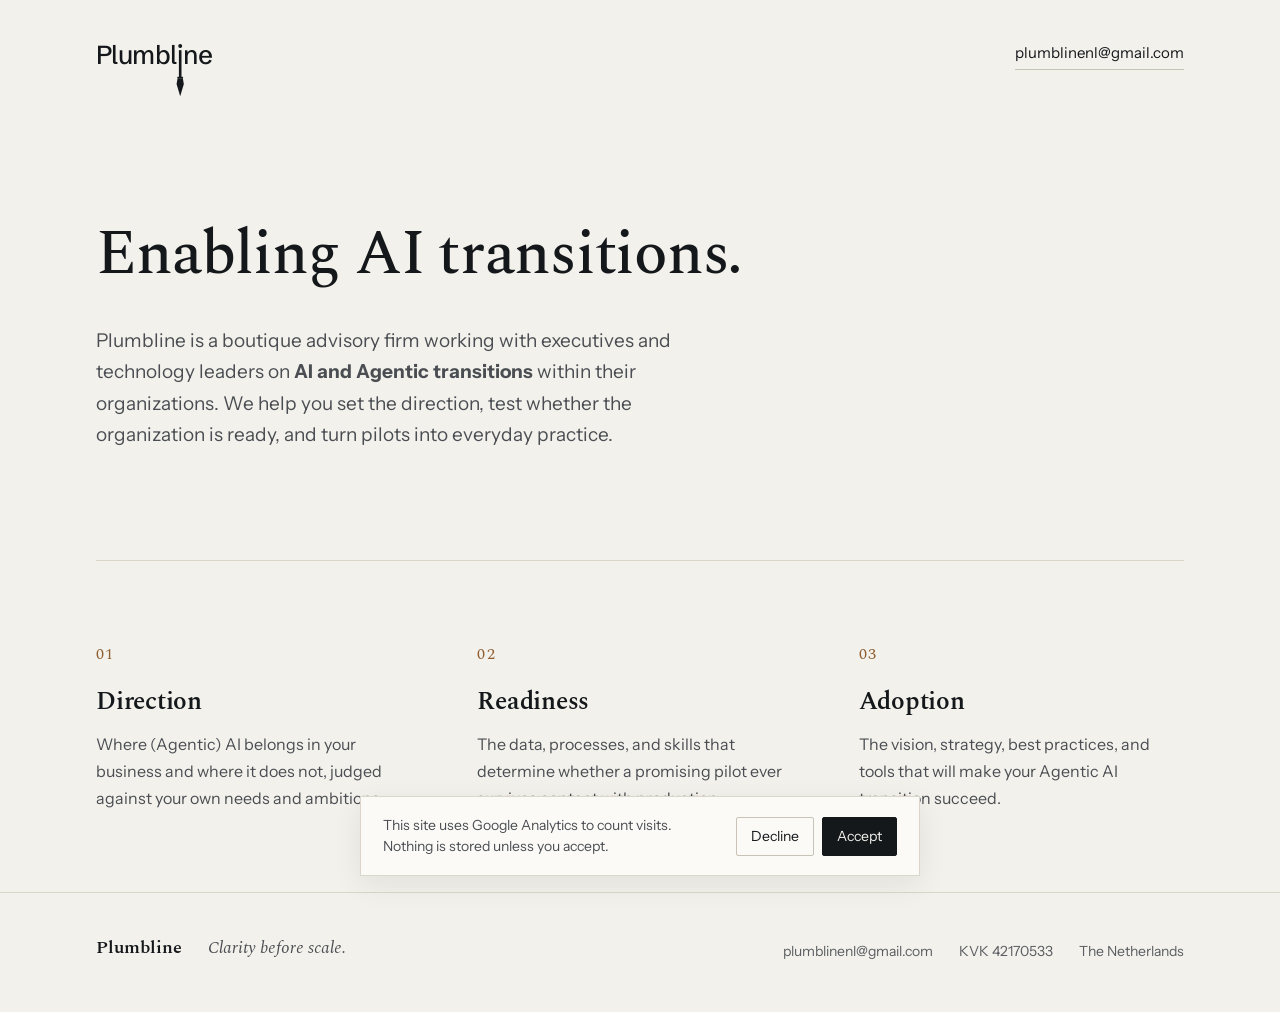
==== index.html @ a0dfa33d "Consent Mode with a cookie notice; Open Graph, structured data, sitemap and robots Co-Authored-By: C" ====
<!doctype html>
<html lang="en">
<head>
  <meta charset="utf-8">
  <meta name="viewport" content="width=device-width, initial-scale=1">
  <title>Plumbline</title>
  <meta name="description" content="Plumbline is a boutique advisory firm working with executives and technology leaders on AI and Agentic transitions within their organizations.">
  <link rel="canonical" href="https://plumbline.nl/">
  <link rel="icon" href="favicon.svg" type="image/svg+xml">

  <meta property="og:type" content="website">
  <meta property="og:site_name" content="Plumbline">
  <meta property="og:title" content="Plumbline — Enabling AI transitions">
  <meta property="og:description" content="A boutique advisory firm working with executives and technology leaders on AI and Agentic transitions within their organizations.">
  <meta property="og:url" content="https://plumbline.nl/">
  <meta property="og:image" content="https://plumbline.nl/og-image.png">
  <meta property="og:image:width" content="1200">
  <meta property="og:image:height" content="630">
  <meta property="og:locale" content="en_GB">
  <meta name="twitter:card" content="summary_large_image">
  <meta name="twitter:title" content="Plumbline — Enabling AI transitions">
  <meta name="twitter:description" content="A boutique advisory firm working with executives and technology leaders on AI and Agentic transitions within their organizations.">
  <meta name="twitter:image" content="https://plumbline.nl/og-image.png">

  <script type="application/ld+json">
  {
    "@context": "https://schema.org",
    "@type": "ProfessionalService",
    "name": "Plumbline",
    "url": "https://plumbline.nl/",
    "logo": "https://plumbline.nl/og-image.png",
    "email": "plumblinenl@gmail.com",
    "description": "A boutique advisory firm working with executives and technology leaders on AI and Agentic transitions within their organizations.",
    "slogan": "Clarity before scale.",
    "areaServed": "NL",
    "address": { "@type": "PostalAddress", "addressCountry": "NL" },
    "identifier": { "@type": "PropertyValue", "propertyID": "KVK", "value": "42170533" },
    "knowsAbout": ["AI adoption", "Agentic AI", "AI transition", "AI strategy", "Organizational readiness"]
  }
  </script>
  <link rel="preconnect" href="https://fonts.googleapis.com">
  <link rel="preconnect" href="https://fonts.gstatic.com" crossorigin>
  <link rel="stylesheet" href="https://fonts.googleapis.com/css2?family=Spectral:ital,wght@0,400;0,500;0,600;1,400&family=Instrument+Sans:wght@400;500&family=Schibsted+Grotesk:wght@500&display=swap">
  <link rel="stylesheet" href="style.css">
  <!-- Google tag (gtag.js) with Consent Mode v2: nothing is stored until the visitor accepts -->
  <script>
    window.dataLayer = window.dataLayer || [];
    function gtag(){dataLayer.push(arguments);}
    gtag('consent', 'default', {
      analytics_storage: 'denied',
      ad_storage: 'denied',
      ad_user_data: 'denied',
      ad_personalization: 'denied',
      wait_for_update: 500
    });
    try {
      if (localStorage.getItem('plumbline-consent') === 'granted') {
        gtag('consent', 'update', { analytics_storage: 'granted' });
      }
    } catch (e) {}
    gtag('js', new Date());
    gtag('config', 'G-5ZQ4G72X6H');
  </script>
  <script async src="https://www.googletagmanager.com/gtag/js?id=G-5ZQ4G72X6H"></script>
</head>
<body>

  <header class="site-header">
    <a class="wordmark" href="/" aria-label="Plumbline">
      <span>Plumbl</span><span class="drop">i<svg class="plumb" viewBox="0 0 40 205" aria-hidden="true" focusable="false"><circle cx="20" cy="11.65" r="7.6"/><rect x="15" y="27.5" width="10" height="104.5"/><rect x="9" y="130" width="22" height="6"/><path d="M10 136 H30 L34 158 L20 205 L6 158 Z"/></svg></span><span>ne</span>
    </a>
    <a class="contact" href="mailto:plumblinenl@gmail.com">plumblinenl@gmail.com</a>
  </header>

  <main>
    <section class="hero">
      <h1>Enabling AI transitions.</h1>
      <p>Plumbline is a boutique advisory firm working with executives and technology leaders on <strong>AI and Agentic transitions</strong> within their organizations. We help you set the direction, test whether the organization is ready, and turn pilots into everyday practice.</p>
    </section>

    <hr>

    <section class="services">
      <div>
        <div class="num">01</div>
        <h2>Direction</h2>
        <p>Where (Agentic) AI belongs in your business and where it does not, judged against your own needs and ambitions.</p>
      </div>
      <div>
        <div class="num">02</div>
        <h2>Readiness</h2>
        <p>The data, processes, and skills that determine whether a promising pilot ever survives contact with production.</p>
      </div>
      <div>
        <div class="num">03</div>
        <h2>Adoption</h2>
        <p>The vision, strategy, best practices, and tools that will make your Agentic AI transition succeed.</p>
      </div>
    </section>

  </main>

  <footer class="site-footer">
    <div class="brand">
      <span class="name">Plumbline</span>
      <span class="motto">Clarity before scale.</span>
    </div>
    <div class="meta">
      <a href="mailto:plumblinenl@gmail.com">plumblinenl@gmail.com</a>
      <span>KVK 42170533</span>
      <span>The Netherlands</span>
    </div>
  </footer>

  <div class="consent" id="consent" hidden role="region" aria-label="Cookie notice">
    <p>This site uses Google Analytics to count visits. Nothing is stored unless you accept.</p>
    <div class="consent-actions">
      <button type="button" id="consent-decline">Decline</button>
      <button type="button" id="consent-accept" class="primary">Accept</button>
    </div>
  </div>
  <script>
    (function () {
      var box = document.getElementById('consent');
      var stored = null;
      try { stored = localStorage.getItem('plumbline-consent'); } catch (e) {}
      if (stored) return;
      box.hidden = false;
      function choose(value) {
        try { localStorage.setItem('plumbline-consent', value); } catch (e) {}
        if (value === 'granted') gtag('consent', 'update', { analytics_storage: 'granted' });
        box.hidden = true;
      }
      document.getElementById('consent-accept').addEventListener('click', function () { choose('granted'); });
      document.getElementById('consent-decline').addEventListener('click', function () { choose('denied'); });
    })();
  </script>

</body>
</html>
---- style.css ----
/* Plumbline — one-page site
   Ported from the design canvas "Plumbline — identity and site":
   layout and copy from the Site boards, logotype direction D (bob shape 1). */

:root {
  --paper: #F3F1EC;
  --paper-2: #FBFAF7;
  --ink: #15181B;
  --ink-2: #4A4E52;
  --ink-3: #5A5E62;
  --rule: #DCD6CA;
  --rule-2: #C9C3B7;
  --brass: #8F5F31;

  --serif: Spectral, Georgia, "Times New Roman", serif;
  --sans: "Instrument Sans", system-ui, -apple-system, "Segoe UI", sans-serif;
  --grotesk: "Schibsted Grotesk", system-ui, -apple-system, sans-serif;

  --gutter: 96px;
}

* { box-sizing: border-box; }

html { -webkit-text-size-adjust: 100%; }

body {
  margin: 0;
  min-height: 100vh;
  display: flex;
  flex-direction: column;
  background: var(--paper);
  color: var(--ink);
  font-family: var(--sans);
  font-size: 16px;
  line-height: 1.7;
  -webkit-font-smoothing: antialiased;
}

a { color: var(--ink); }
a:hover { color: var(--brass); }

h1, h2, p { margin: 0; }

hr {
  border: 0;
  height: 1px;
  background: var(--rule);
  margin: 0 var(--gutter);
}

/* Header */

.site-header {
  display: flex;
  align-items: center;
  justify-content: space-between;
  padding: 40px var(--gutter) 0;
}

.wordmark {
  display: inline-flex;
  align-items: baseline;
  font-family: var(--grotesk);
  font-weight: 500;
  font-size: 26px;
  line-height: 1;
  letter-spacing: -0.02em;
  text-decoration: none;
  color: var(--ink);
  /* room for the drop below the baseline */
  padding-bottom: 1.1em;
  margin-bottom: -1.1em;
}
.wordmark:hover { color: var(--ink); }

/* The i of "line" is drawn, not typeset: the real glyph stays in the text
   for spacing, selection and copy, but is transparent, and one SVG draws
   dot, stem, plumb line and bob in a single coordinate system so nothing
   depends on how a browser rasterises type.
   Geometry measured from Schibsted Grotesk 500; viewBox units are 0.01 em:
   dot ø0.15 centred 0.68 above baseline, stem 0.10 wide × 0.525 tall,
   line continues 0.52 below the baseline, bob 0.34 wide × 0.75 tall. */
.wordmark .drop {
  position: relative;
  color: transparent;
}
.wordmark .plumb {
  position: absolute;
  left: -0.073em;             /* stem centre sits 0.127 em into the glyph box; SVG is 0.4 em wide */
  top: 0.0575em;              /* baseline is 0.8575 em below the box top; SVG top is 0.80 em above baseline */
  width: 0.4em;
  height: 2.05em;
  display: block;
  fill: var(--ink);
}

.contact {
  font-size: 15px;
  text-decoration: none;
  border-bottom: 1px solid var(--rule-2);
  padding-bottom: 3px;
}

/* Hero */

.hero { padding: 150px var(--gutter) 110px; }

.hero h1 {
  max-width: 880px;
  font-family: var(--serif);
  font-weight: 500;
  font-size: 62px;
  line-height: 1.12;
  letter-spacing: -0.02em;
}

.hero p {
  margin-top: 36px;
  max-width: 620px;
  font-size: 19px;
  line-height: 1.65;
  color: var(--ink-2);
}

/* Services */

.services {
  padding: 80px var(--gutter);
  display: grid;
  grid-template-columns: repeat(3, minmax(0, 1fr));
  gap: 56px;
}

.num {
  font-family: var(--serif);
  font-size: 16px;
  letter-spacing: 0.08em;
  color: var(--brass);
}

.services h2 {
  margin: 18px 0 14px;
  font-family: var(--serif);
  font-weight: 600;
  font-size: 25px;
  letter-spacing: -0.01em;
  line-height: 1.2;
}

.services p {
  font-size: 16px;
  line-height: 1.7;
  color: var(--ink-2);
}

/* Footer */

.site-footer {
  margin-top: auto;
  display: flex;
  align-items: flex-end;
  justify-content: space-between;
  gap: 24px;
  padding: 40px var(--gutter) 48px;
  border-top: 1px solid var(--rule);
}

.site-footer .brand {
  display: flex;
  align-items: baseline;
  gap: 26px;
}

.site-footer .name {
  font-family: var(--serif);
  font-weight: 600;
  font-size: 18px;
}

.site-footer .motto {
  font-family: var(--serif);
  font-style: italic;
  font-size: 17px;
  color: var(--ink-2);
}

.site-footer .meta {
  display: flex;
  align-items: baseline;
  gap: 26px;
  font-size: 14px;
  color: var(--ink-3);
}

.site-footer .meta a {
  text-decoration: none;
  color: var(--ink-3);
}
.site-footer .meta a:hover { color: var(--brass); }

/* Tablet */

@media (max-width: 900px) {
  :root { --gutter: 48px; }

  .hero { padding: 110px var(--gutter) 80px; }
  .hero h1 { font-size: 46px; }

  .services {
    grid-template-columns: 1fr;
    gap: 40px;
    padding: 56px var(--gutter);
  }

}

/* Phone — follows the mobile board */

@media (max-width: 560px) {
  :root { --gutter: 28px; }

  .site-header { padding-top: 28px; }
  .wordmark { font-size: 22px; }
  .contact { display: none; }

  .hero { padding: 64px var(--gutter) 48px; }
  .hero h1 { font-size: 34px; line-height: 1.18; letter-spacing: -0.015em; }
  .hero p { margin-top: 22px; font-size: 16px; }

  .services { padding: 36px var(--gutter); gap: 30px; }
  .num { font-size: 15px; }
  .services h2 { margin: 10px 0 8px; font-size: 21px; }
  .services p { font-size: 15px; line-height: 1.65; }


  .site-footer {
    flex-direction: column;
    align-items: stretch;
    gap: 14px;
    padding: 24px var(--gutter) 32px;
  }
  .site-footer .brand { order: 2; justify-content: space-between; }
  .site-footer .name { display: none; }
  .site-footer .motto { font-size: 15px; }
  .site-footer .meta { order: 1; flex-wrap: wrap; gap: 12px 18px; font-size: 13px; }
  .site-footer .meta a {
    width: 100%;
    font-size: 16px;
    color: var(--ink);
    border-bottom: 1px solid var(--rule-2);
    padding-bottom: 4px;
    align-self: flex-start;
    width: auto;
  }
}

/* Consent notice */

.consent {
  position: fixed;
  left: 24px;
  right: 24px;
  bottom: 24px;
  margin: 0 auto;
  max-width: 560px;
  padding: 18px 22px;
  background: var(--paper-2);
  border: 1px solid var(--rule);
  box-shadow: 0 8px 30px rgba(21, 24, 27, 0.08);
  display: flex;
  align-items: center;
  gap: 20px;
  font-size: 14px;
  line-height: 1.5;
  color: var(--ink-2);
  z-index: 10;
}
.consent[hidden] { display: none; }
.consent p { margin: 0; flex: 1; }
.consent-actions { display: flex; gap: 8px; flex: none; }
.consent button {
  font: inherit;
  font-size: 14px;
  padding: 8px 14px;
  border: 1px solid var(--rule-2);
  border-radius: 2px;
  background: transparent;
  color: var(--ink);
  cursor: pointer;
}
.consent button.primary {
  background: var(--ink);
  border-color: var(--ink);
  color: var(--paper);
}
.consent button:hover { border-color: var(--brass); }
.consent button.primary:hover { background: var(--brass); border-color: var(--brass); }

@media (max-width: 560px) {
  .consent { left: 12px; right: 12px; bottom: 12px; flex-direction: column; align-items: stretch; gap: 14px; }
  .consent-actions { justify-content: flex-end; }
}
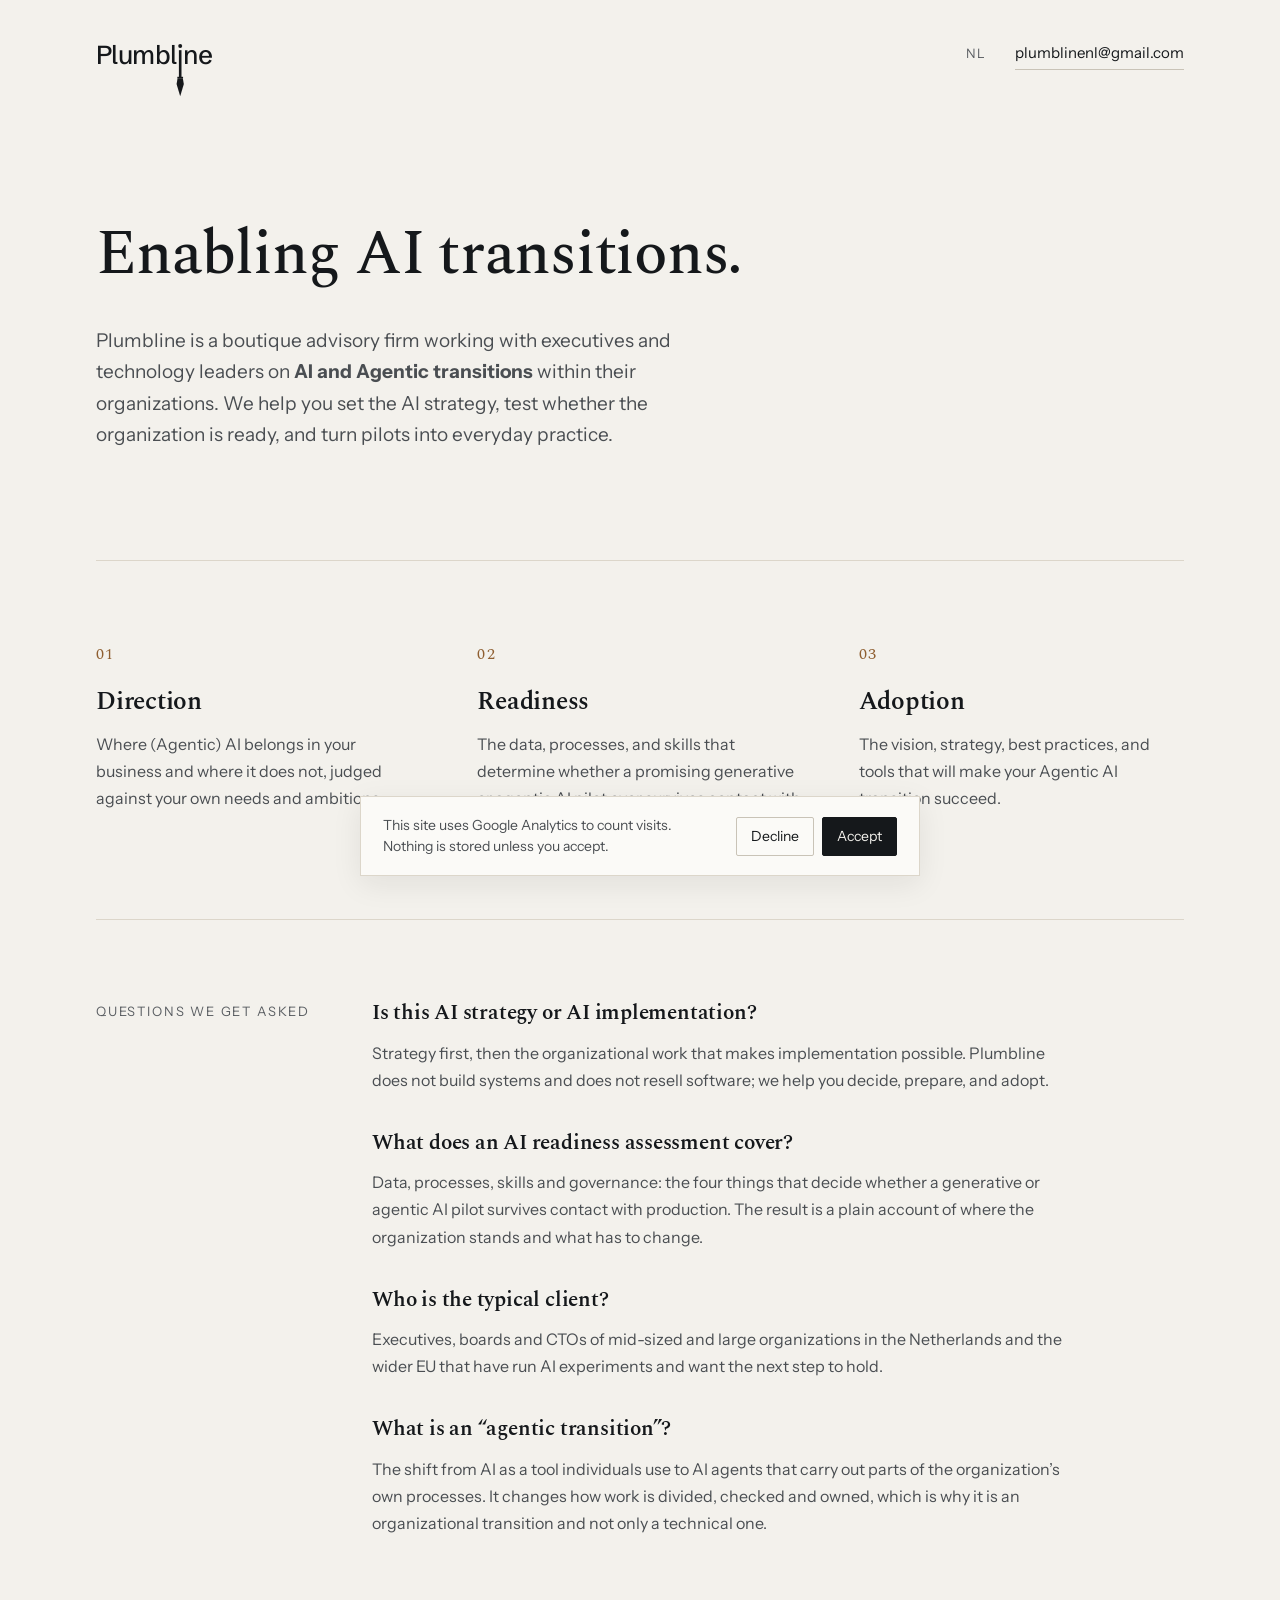
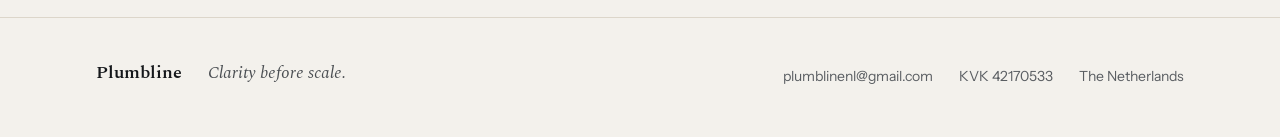
==== commit ef1c8d39: "Add a questions section with FAQPage markup, in English and Dutch; work search terms into the intro " ====
--- a/index.html
+++ b/index.html
@@ -3,10 +3,13 @@
 <head>
   <meta charset="utf-8">
   <meta name="viewport" content="width=device-width, initial-scale=1">
-  <title>Plumbline</title>
+  <title>Plumbline · AI and Agentic transition advisory</title>
   <meta name="description" content="Plumbline is a boutique advisory firm working with executives and technology leaders on AI and Agentic transitions within their organizations.">
   <link rel="canonical" href="https://plumbline.nl/">
-  <link rel="icon" href="favicon.svg" type="image/svg+xml">
+  <link rel="alternate" hreflang="en" href="https://plumbline.nl/">
+  <link rel="alternate" hreflang="nl" href="https://plumbline.nl/nl/">
+  <link rel="alternate" hreflang="x-default" href="https://plumbline.nl/">
+  <link rel="icon" href="/favicon.svg" type="image/svg+xml">
 
   <meta property="og:type" content="website">
   <meta property="og:site_name" content="Plumbline">
@@ -35,13 +38,30 @@
     "areaServed": "NL",
     "address": { "@type": "PostalAddress", "addressCountry": "NL" },
     "identifier": { "@type": "PropertyValue", "propertyID": "KVK", "value": "42170533" },
-    "knowsAbout": ["AI adoption", "Agentic AI", "AI transition", "AI strategy", "Organizational readiness"]
+    "knowsAbout": ["AI adoption", "Agentic AI", "AI transition", "AI strategy", "Organizational readiness"],
+    "inLanguage": ["en", "nl"]
+  }
+  </script>
+  <script type="application/ld+json">
+  {
+    "@context": "https://schema.org",
+    "@type": "FAQPage",
+    "mainEntity": [
+      { "@type": "Question", "name": "Is this AI strategy or AI implementation?",
+        "acceptedAnswer": { "@type": "Answer", "text": "Strategy first, then the organizational work that makes implementation possible. Plumbline does not build systems and does not resell software; we help you decide, prepare, and adopt." } },
+      { "@type": "Question", "name": "What does an AI readiness assessment cover?",
+        "acceptedAnswer": { "@type": "Answer", "text": "Data, processes, skills and governance: the four things that decide whether a generative or agentic AI pilot survives contact with production. The result is a plain account of where the organization stands and what has to change." } },
+      { "@type": "Question", "name": "Who is the typical client?",
+        "acceptedAnswer": { "@type": "Answer", "text": "Executives, boards and CTOs of mid-sized and large organizations in the Netherlands and the wider EU that have run AI experiments and want the next step to hold." } },
+      { "@type": "Question", "name": "What is an agentic transition?",
+        "acceptedAnswer": { "@type": "Answer", "text": "The shift from AI as a tool individuals use to AI agents that carry out parts of the organization's own processes. It changes how work is divided, checked and owned, which is why it is an organizational transition and not only a technical one." } }
+    ]
   }
   </script>
   <link rel="preconnect" href="https://fonts.googleapis.com">
   <link rel="preconnect" href="https://fonts.gstatic.com" crossorigin>
   <link rel="stylesheet" href="https://fonts.googleapis.com/css2?family=Spectral:ital,wght@0,400;0,500;0,600;1,400&family=Instrument+Sans:wght@400;500&family=Schibsted+Grotesk:wght@500&display=swap">
-  <link rel="stylesheet" href="style.css">
+  <link rel="stylesheet" href="/style.css">
   <!-- Google tag (gtag.js) with Consent Mode v2: nothing is stored until the visitor accepts -->
   <script>
     window.dataLayer = window.dataLayer || [];
@@ -69,13 +89,16 @@
     <a class="wordmark" href="/" aria-label="Plumbline">
       <span>Plumbl</span><span class="drop">i<svg class="plumb" viewBox="0 0 40 205" aria-hidden="true" focusable="false"><circle cx="20" cy="11.65" r="7.6"/><rect x="15" y="27.5" width="10" height="104.5"/><rect x="9" y="130" width="22" height="6"/><path d="M10 136 H30 L34 158 L20 205 L6 158 Z"/></svg></span><span>ne</span>
     </a>
-    <a class="contact" href="mailto:plumblinenl@gmail.com">plumblinenl@gmail.com</a>
+    <nav class="header-right">
+      <a class="lang" href="/nl/" lang="nl" hreflang="nl" aria-label="Nederlandse versie">NL</a>
+      <a class="contact" href="mailto:plumblinenl@gmail.com">plumblinenl@gmail.com</a>
+    </nav>
   </header>
 
   <main>
     <section class="hero">
       <h1>Enabling AI transitions.</h1>
-      <p>Plumbline is a boutique advisory firm working with executives and technology leaders on <strong>AI and Agentic transitions</strong> within their organizations. We help you set the direction, test whether the organization is ready, and turn pilots into everyday practice.</p>
+      <p>Plumbline is a boutique advisory firm working with executives and technology leaders on <strong>AI and Agentic transitions</strong> within their organizations. We help you set the AI strategy, test whether the organization is ready, and turn pilots into everyday practice.</p>
     </section>
 
     <hr>
@@ -89,13 +112,29 @@
       <div>
         <div class="num">02</div>
         <h2>Readiness</h2>
-        <p>The data, processes, and skills that determine whether a promising pilot ever survives contact with production.</p>
+        <p>The data, processes, and skills that determine whether a promising generative or agentic AI pilot ever survives contact with production.</p>
       </div>
       <div>
         <div class="num">03</div>
         <h2>Adoption</h2>
         <p>The vision, strategy, best practices, and tools that will make your Agentic AI transition succeed.</p>
       </div>
+    </section>
+
+    <hr>
+
+    <section class="faq">
+      <div class="label">Questions we get asked</div>
+      <dl>
+        <dt>Is this AI strategy or AI implementation?</dt>
+        <dd>Strategy first, then the organizational work that makes implementation possible. Plumbline does not build systems and does not resell software; we help you decide, prepare, and adopt.</dd>
+        <dt>What does an AI readiness assessment cover?</dt>
+        <dd>Data, processes, skills and governance: the four things that decide whether a generative or agentic AI pilot survives contact with production. The result is a plain account of where the organization stands and what has to change.</dd>
+        <dt>Who is the typical client?</dt>
+        <dd>Executives, boards and CTOs of mid-sized and large organizations in the Netherlands and the wider EU that have run AI experiments and want the next step to hold.</dd>
+        <dt>What is an &ldquo;agentic transition&rdquo;?</dt>
+        <dd>The shift from AI as a tool individuals use to AI agents that carry out parts of the organization&rsquo;s own processes. It changes how work is divided, checked and owned, which is why it is an organizational transition and not only a technical one.</dd>
+      </dl>
     </section>
 
   </main>
--- a/style.css
+++ b/style.css
@@ -300,3 +300,56 @@
   .consent { left: 12px; right: 12px; bottom: 12px; flex-direction: column; align-items: stretch; gap: 14px; }
   .consent-actions { justify-content: flex-end; }
 }
+
+/* Header right: language switch + contact */
+
+.header-right { display: flex; align-items: baseline; gap: 28px; }
+.lang {
+  font-size: 13px;
+  letter-spacing: 0.12em;
+  text-decoration: none;
+  color: var(--ink-3);
+}
+.lang:hover { color: var(--brass); }
+
+/* Questions */
+
+.faq {
+  padding: 80px var(--gutter);
+  display: grid;
+  grid-template-columns: 220px minmax(0, 1fr);
+  gap: 56px;
+}
+.faq dl { margin: 0; max-width: 700px; }
+.faq dt {
+  font-family: var(--serif);
+  font-weight: 600;
+  font-size: 21px;
+  letter-spacing: -0.01em;
+  line-height: 1.3;
+}
+.faq dd {
+  margin: 12px 0 0;
+  font-size: 16px;
+  line-height: 1.7;
+  color: var(--ink-2);
+}
+.faq dd + dt { margin-top: 36px; }
+
+@media (max-width: 900px) {
+  .faq { grid-template-columns: 1fr; gap: 20px; padding: 56px var(--gutter); }
+}
+@media (max-width: 560px) {
+  .faq { padding: 36px var(--gutter) 40px; gap: 18px; }
+  .faq dt { font-size: 18px; }
+  .faq dd { font-size: 15px; line-height: 1.65; }
+  .faq dd + dt { margin-top: 28px; }
+}
+
+.label {
+  font-size: 13px;
+  letter-spacing: 0.14em;
+  text-transform: uppercase;
+  color: var(--ink-3);
+}
+@media (max-width: 560px) { .label { font-size: 12px; } }
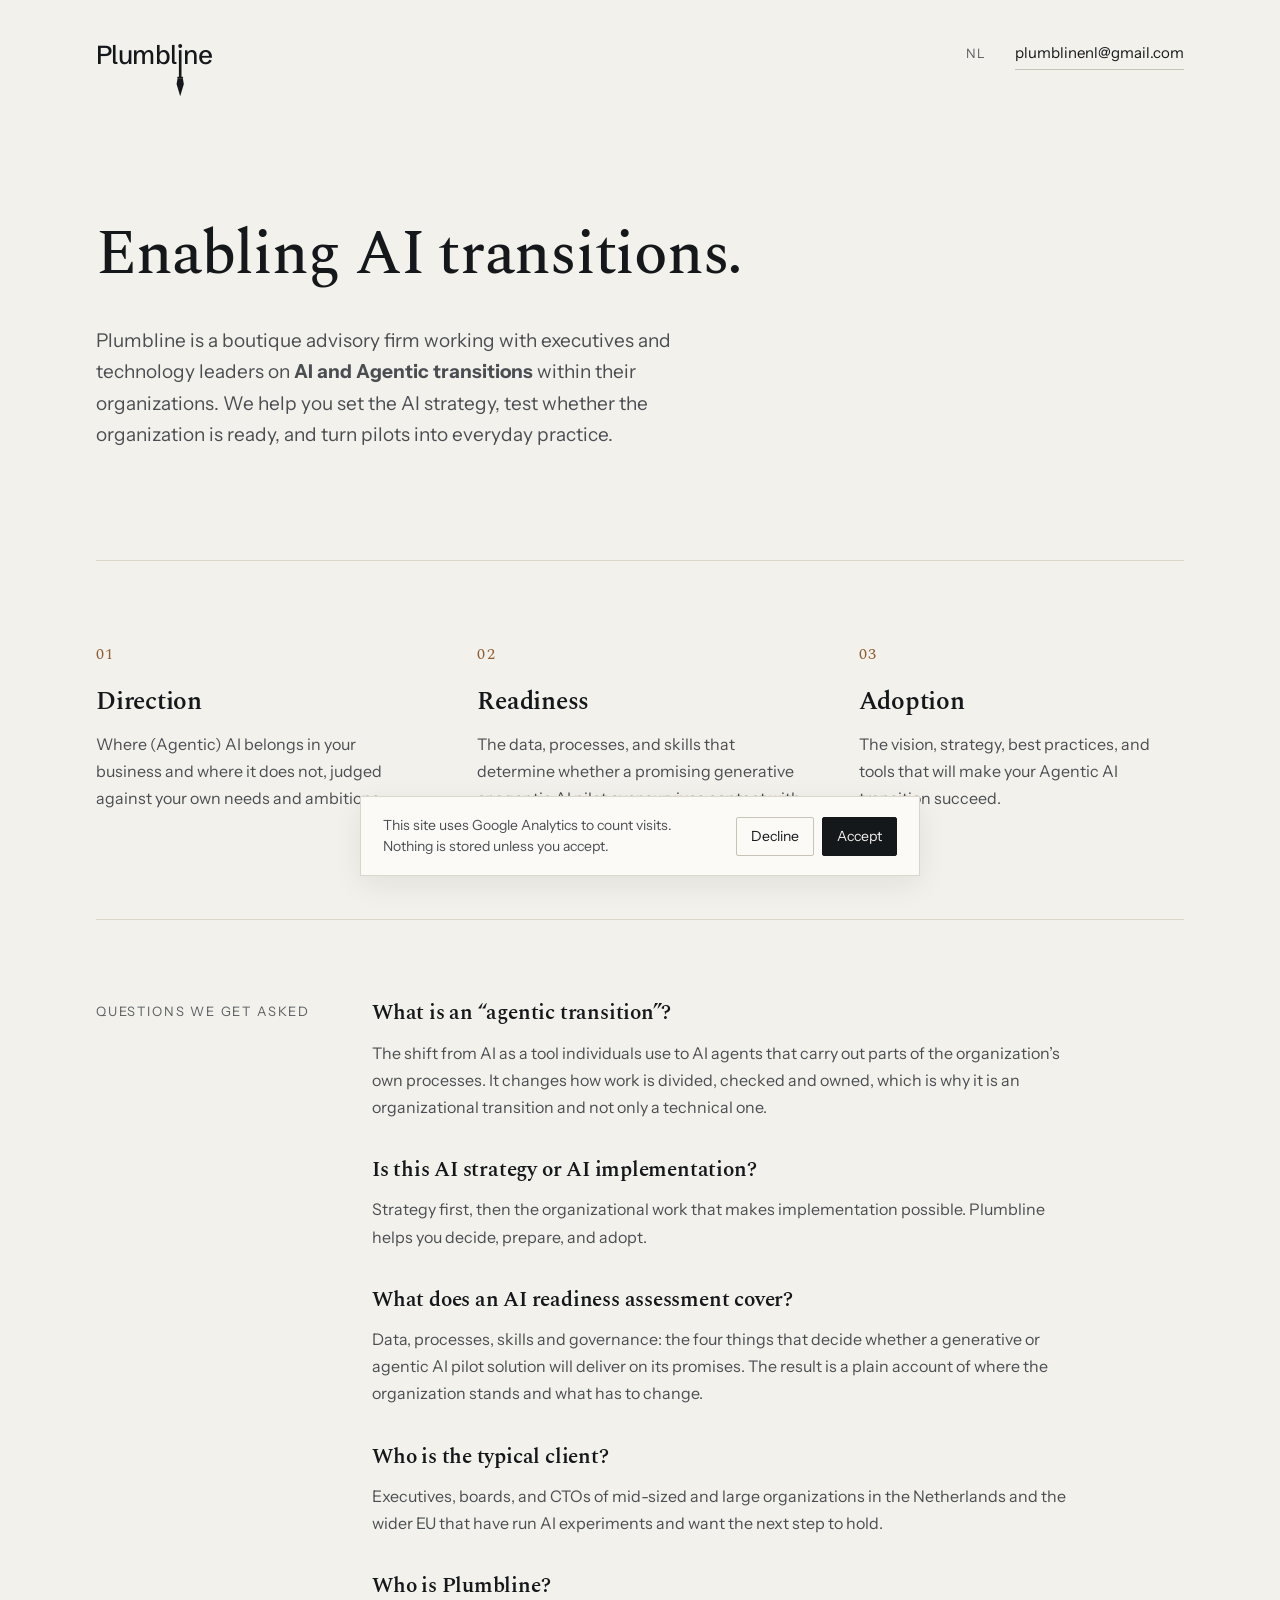
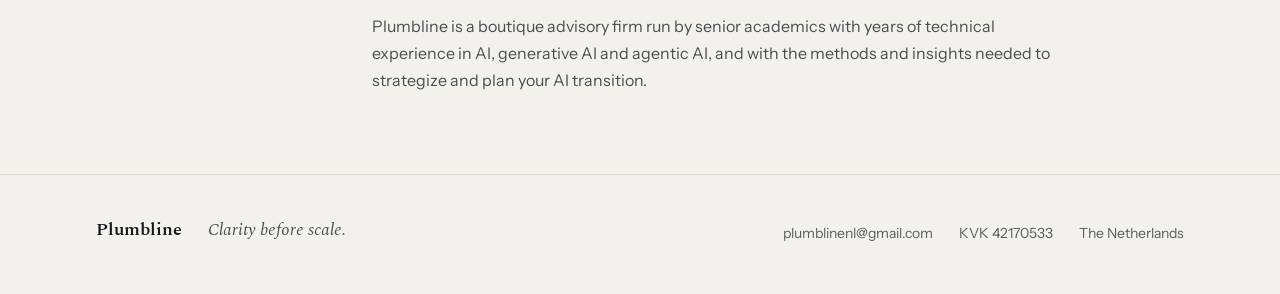
==== commit de6d0469: "Revise the questions section and add 'Who is Plumbline?' Co-Authored-By: Claude Fable 5.1 <noreply@a" ====
--- a/index.html
+++ b/index.html
@@ -47,14 +47,46 @@
     "@context": "https://schema.org",
     "@type": "FAQPage",
     "mainEntity": [
-      { "@type": "Question", "name": "Is this AI strategy or AI implementation?",
-        "acceptedAnswer": { "@type": "Answer", "text": "Strategy first, then the organizational work that makes implementation possible. Plumbline does not build systems and does not resell software; we help you decide, prepare, and adopt." } },
-      { "@type": "Question", "name": "What does an AI readiness assessment cover?",
-        "acceptedAnswer": { "@type": "Answer", "text": "Data, processes, skills and governance: the four things that decide whether a generative or agentic AI pilot survives contact with production. The result is a plain account of where the organization stands and what has to change." } },
-      { "@type": "Question", "name": "Who is the typical client?",
-        "acceptedAnswer": { "@type": "Answer", "text": "Executives, boards and CTOs of mid-sized and large organizations in the Netherlands and the wider EU that have run AI experiments and want the next step to hold." } },
-      { "@type": "Question", "name": "What is an agentic transition?",
-        "acceptedAnswer": { "@type": "Answer", "text": "The shift from AI as a tool individuals use to AI agents that carry out parts of the organization's own processes. It changes how work is divided, checked and owned, which is why it is an organizational transition and not only a technical one." } }
+      {
+        "@type": "Question",
+        "name": "What is an “agentic transition”?",
+        "acceptedAnswer": {
+          "@type": "Answer",
+          "text": "The shift from AI as a tool individuals use to AI agents that carry out parts of the organization’s own processes. It changes how work is divided, checked and owned, which is why it is an organizational transition and not only a technical one."
+        }
+      },
+      {
+        "@type": "Question",
+        "name": "Is this AI strategy or AI implementation?",
+        "acceptedAnswer": {
+          "@type": "Answer",
+          "text": "Strategy first, then the organizational work that makes implementation possible. Plumbline helps you decide, prepare, and adopt."
+        }
+      },
+      {
+        "@type": "Question",
+        "name": "What does an AI readiness assessment cover?",
+        "acceptedAnswer": {
+          "@type": "Answer",
+          "text": "Data, processes, skills and governance: the four things that decide whether a generative or agentic AI pilot solution will deliver on its promises. The result is a plain account of where the organization stands and what has to change."
+        }
+      },
+      {
+        "@type": "Question",
+        "name": "Who is the typical client?",
+        "acceptedAnswer": {
+          "@type": "Answer",
+          "text": "Executives, boards, and CTOs of mid-sized and large organizations in the Netherlands and the wider EU that have run AI experiments and want the next step to hold."
+        }
+      },
+      {
+        "@type": "Question",
+        "name": "Who is Plumbline?",
+        "acceptedAnswer": {
+          "@type": "Answer",
+          "text": "Plumbline is a boutique advisory firm run by senior academics with years of technical experience in AI, generative AI and agentic AI, and with the methods and insights needed to strategize and plan your AI transition."
+        }
+      }
     ]
   }
   </script>
@@ -126,14 +158,16 @@
     <section class="faq">
       <div class="label">Questions we get asked</div>
       <dl>
-        <dt>Is this AI strategy or AI implementation?</dt>
-        <dd>Strategy first, then the organizational work that makes implementation possible. Plumbline does not build systems and does not resell software; we help you decide, prepare, and adopt.</dd>
-        <dt>What does an AI readiness assessment cover?</dt>
-        <dd>Data, processes, skills and governance: the four things that decide whether a generative or agentic AI pilot survives contact with production. The result is a plain account of where the organization stands and what has to change.</dd>
-        <dt>Who is the typical client?</dt>
-        <dd>Executives, boards and CTOs of mid-sized and large organizations in the Netherlands and the wider EU that have run AI experiments and want the next step to hold.</dd>
         <dt>What is an &ldquo;agentic transition&rdquo;?</dt>
         <dd>The shift from AI as a tool individuals use to AI agents that carry out parts of the organization&rsquo;s own processes. It changes how work is divided, checked and owned, which is why it is an organizational transition and not only a technical one.</dd>
+        <dt>Is this AI strategy or AI implementation?</dt>
+        <dd>Strategy first, then the organizational work that makes implementation possible. Plumbline helps you decide, prepare, and adopt.</dd>
+        <dt>What does an AI readiness assessment cover?</dt>
+        <dd>Data, processes, skills and governance: the four things that decide whether a generative or agentic AI pilot solution will deliver on its promises. The result is a plain account of where the organization stands and what has to change.</dd>
+        <dt>Who is the typical client?</dt>
+        <dd>Executives, boards, and CTOs of mid-sized and large organizations in the Netherlands and the wider EU that have run AI experiments and want the next step to hold.</dd>
+        <dt>Who is Plumbline?</dt>
+        <dd>Plumbline is a boutique advisory firm run by senior academics with years of technical experience in AI, generative AI and agentic AI, and with the methods and insights needed to strategize and plan your AI transition.</dd>
       </dl>
     </section>
 
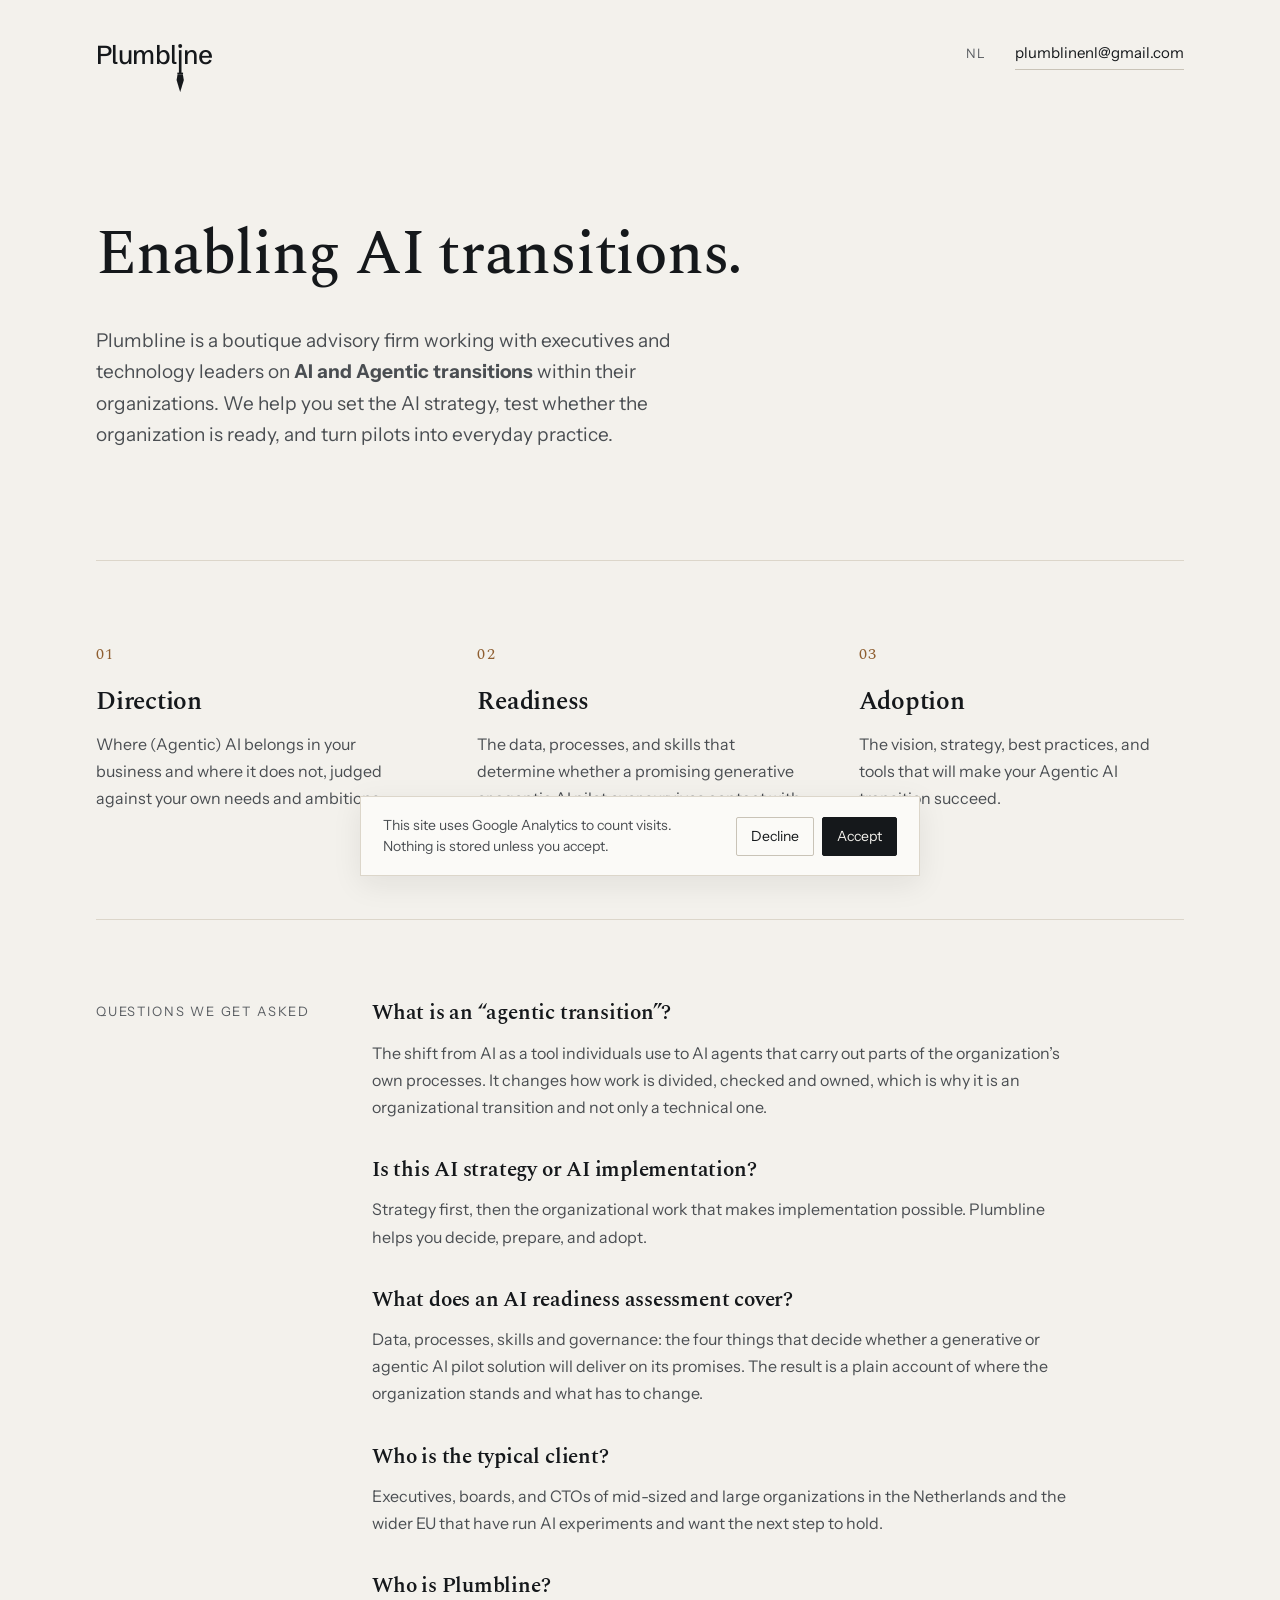
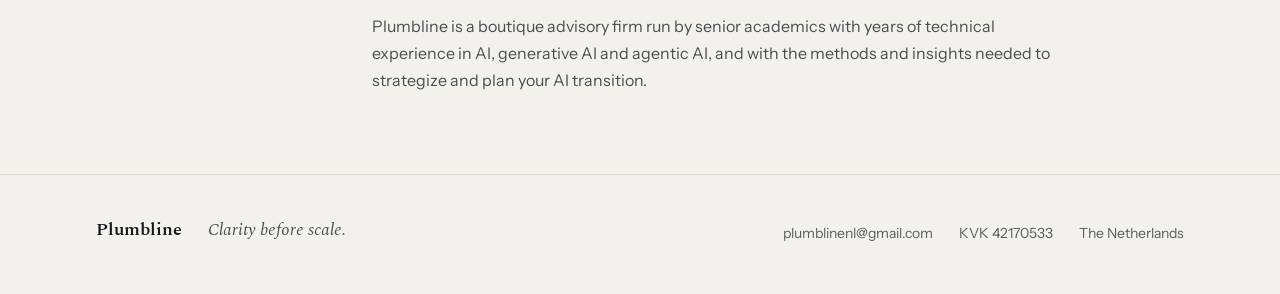
==== commit 717822a6: "Shorten the plumb line under the i Co-Authored-By: Claude Fable 5.1 <noreply@anthropic.com> Claude-S" ====
--- a/index.html
+++ b/index.html
@@ -119,7 +119,7 @@
 
   <header class="site-header">
     <a class="wordmark" href="/" aria-label="Plumbline">
-      <span>Plumbl</span><span class="drop">i<svg class="plumb" viewBox="0 0 40 205" aria-hidden="true" focusable="false"><circle cx="20" cy="11.65" r="7.6"/><rect x="15" y="27.5" width="10" height="104.5"/><rect x="9" y="130" width="22" height="6"/><path d="M10 136 H30 L34 158 L20 205 L6 158 Z"/></svg></span><span>ne</span>
+      <span>Plumbl</span><span class="drop">i<svg class="plumb" viewBox="0 0 40 189" aria-hidden="true" focusable="false"><circle cx="20" cy="11.65" r="7.6"/><rect x="15" y="27.5" width="10" height="88.5"/><rect x="9" y="114" width="22" height="6"/><path d="M10 120 H30 L34 142 L20 189 L6 142 Z"/></svg></span><span>ne</span>
     </a>
     <nav class="header-right">
       <a class="lang" href="/nl/" lang="nl" hreflang="nl" aria-label="Nederlandse versie">NL</a>
--- a/style.css
+++ b/style.css
@@ -79,7 +79,7 @@
    depends on how a browser rasterises type.
    Geometry measured from Schibsted Grotesk 500; viewBox units are 0.01 em:
    dot ø0.15 centred 0.68 above baseline, stem 0.10 wide × 0.525 tall,
-   line continues 0.52 below the baseline, bob 0.34 wide × 0.75 tall. */
+   line continues 0.36 below the baseline, bob 0.34 wide × 0.75 tall. */
 .wordmark .drop {
   position: relative;
   color: transparent;
@@ -89,7 +89,7 @@
   left: -0.073em;             /* stem centre sits 0.127 em into the glyph box; SVG is 0.4 em wide */
   top: 0.0575em;              /* baseline is 0.8575 em below the box top; SVG top is 0.80 em above baseline */
   width: 0.4em;
-  height: 2.05em;
+  height: 1.89em;
   display: block;
   fill: var(--ink);
 }
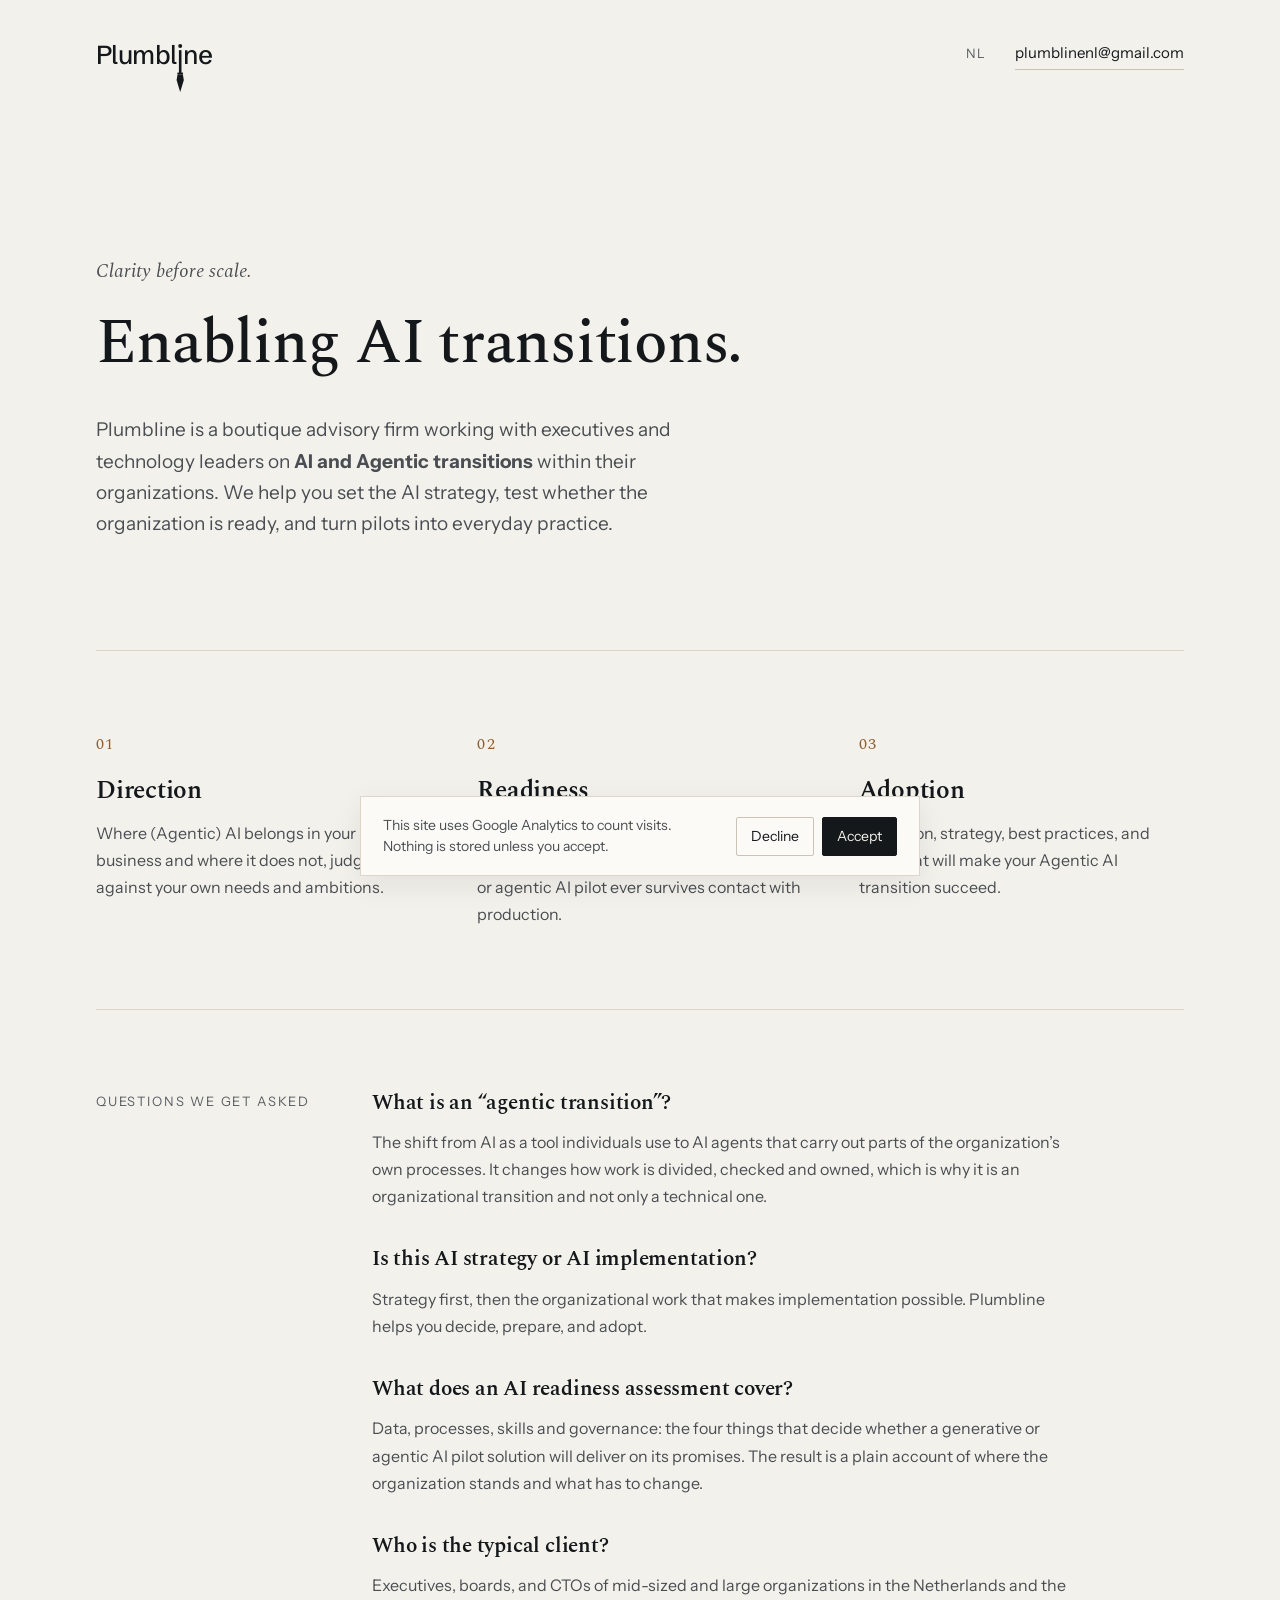
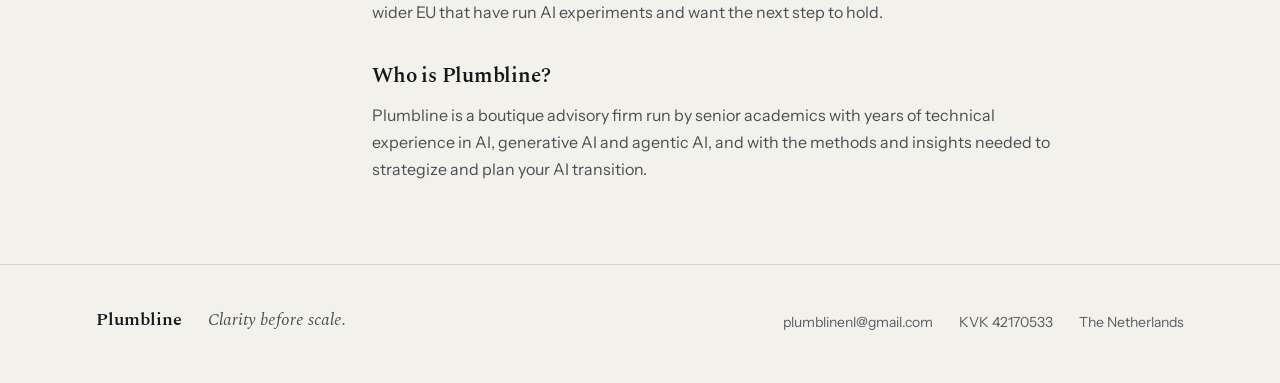
==== commit 0916c173: "Motto above the headline Co-Authored-By: Claude Fable 5.1 <noreply@anthropic.com> Claude-Session: ht" ====
--- a/index.html
+++ b/index.html
@@ -129,6 +129,7 @@
 
   <main>
     <section class="hero">
+      <p class="eyebrow" lang="en">Clarity before scale.</p>
       <h1>Enabling AI transitions.</h1>
       <p>Plumbline is a boutique advisory firm working with executives and technology leaders on <strong>AI and Agentic transitions</strong> within their organizations. We help you set the AI strategy, test whether the organization is ready, and turn pilots into everyday practice.</p>
     </section>
--- a/style.css
+++ b/style.css
@@ -353,3 +353,14 @@
   color: var(--ink-3);
 }
 @media (max-width: 560px) { .label { font-size: 12px; } }
+
+/* Motto above the headline */
+
+.eyebrow {
+  font-family: var(--serif);
+  font-style: italic;
+  font-size: 18px;
+  color: var(--ink-3);
+  margin: 0 0 22px;
+}
+@media (max-width: 560px) { .eyebrow { font-size: 16px; margin-bottom: 16px; } }
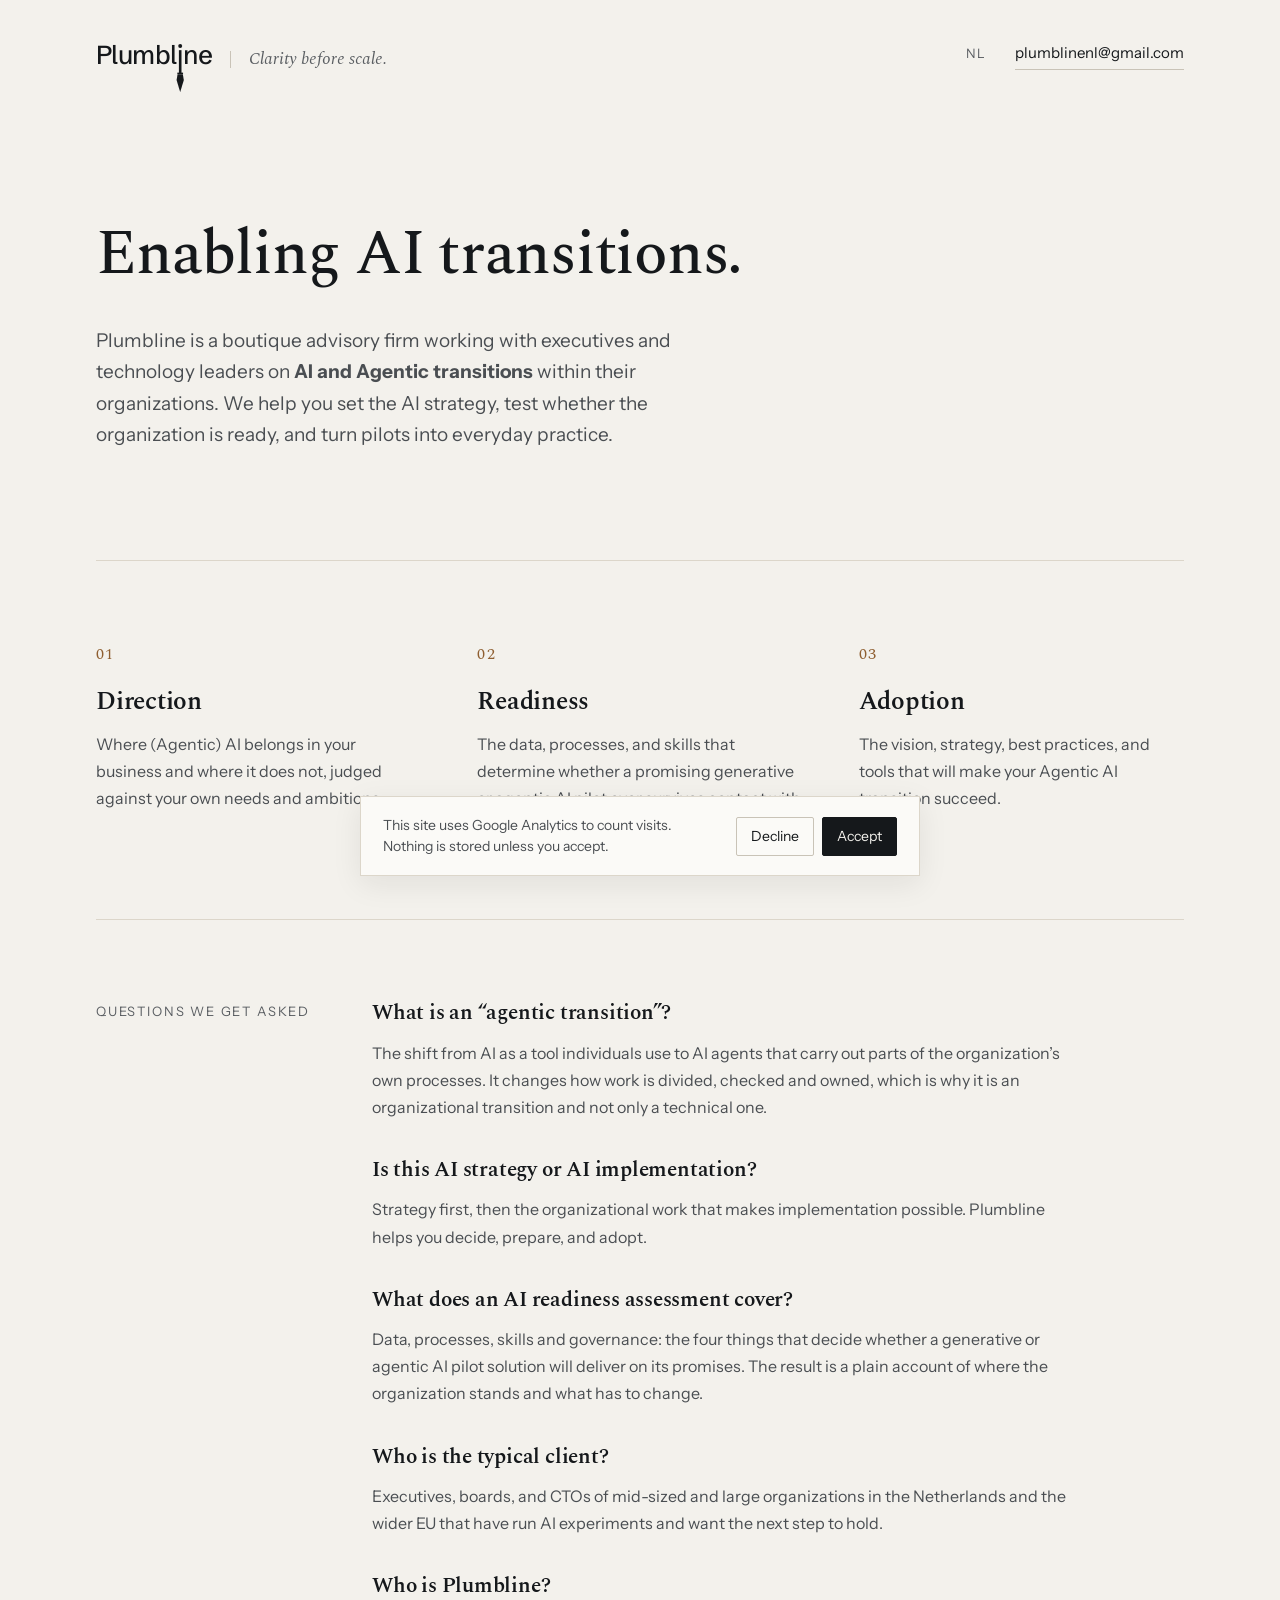
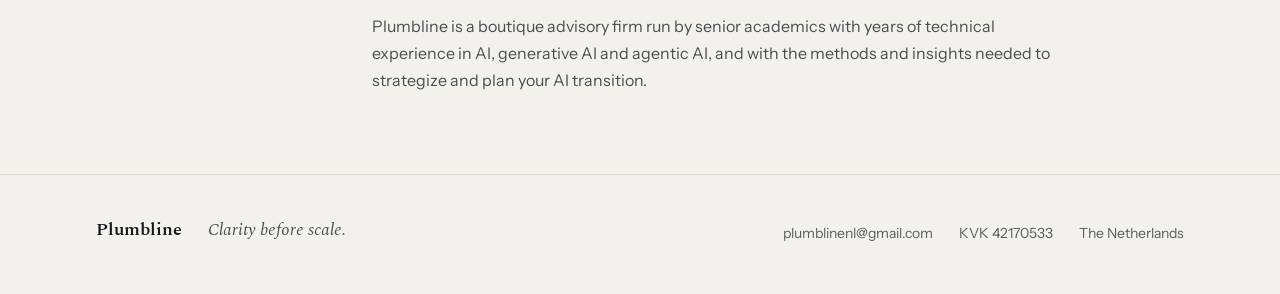
==== commit 45882f07: "Motto beside the wordmark in the header Co-Authored-By: Claude Fable 5.1 <noreply@anthropic.com> Cla" ====
--- a/index.html
+++ b/index.html
@@ -118,9 +118,12 @@
 <body>
 
   <header class="site-header">
+    <div class="lockup">
     <a class="wordmark" href="/" aria-label="Plumbline">
       <span>Plumbl</span><span class="drop">i<svg class="plumb" viewBox="0 0 40 189" aria-hidden="true" focusable="false"><circle cx="20" cy="11.65" r="7.6"/><rect x="15" y="27.5" width="10" height="88.5"/><rect x="9" y="114" width="22" height="6"/><path d="M10 120 H30 L34 142 L20 189 L6 142 Z"/></svg></span><span>ne</span>
     </a>
+    <span class="header-motto" lang="en" aria-hidden="true">Clarity before scale.</span>
+    </div>
     <nav class="header-right">
       <a class="lang" href="/nl/" lang="nl" hreflang="nl" aria-label="Nederlandse versie">NL</a>
       <a class="contact" href="mailto:plumblinenl@gmail.com">plumblinenl@gmail.com</a>
@@ -129,7 +132,6 @@
 
   <main>
     <section class="hero">
-      <p class="eyebrow" lang="en">Clarity before scale.</p>
       <h1>Enabling AI transitions.</h1>
       <p>Plumbline is a boutique advisory firm working with executives and technology leaders on <strong>AI and Agentic transitions</strong> within their organizations. We help you set the AI strategy, test whether the organization is ready, and turn pilots into everyday practice.</p>
     </section>
--- a/style.css
+++ b/style.css
@@ -354,13 +354,16 @@
 }
 @media (max-width: 560px) { .label { font-size: 12px; } }
 
-/* Motto above the headline */
-
-.eyebrow {
+/* Wordmark lockup with the motto */
+
+.lockup { display: flex; align-items: baseline; gap: 18px; }
+.header-motto {
   font-family: var(--serif);
   font-style: italic;
-  font-size: 18px;
-  color: var(--ink-3);
-  margin: 0 0 22px;
-}
-@media (max-width: 560px) { .eyebrow { font-size: 16px; margin-bottom: 16px; } }
+  font-size: 17px;
+  color: var(--ink-3);
+  padding-left: 18px;
+  border-left: 1px solid var(--rule-2);
+  line-height: 1;
+}
+@media (max-width: 700px) { .header-motto { display: none; } }
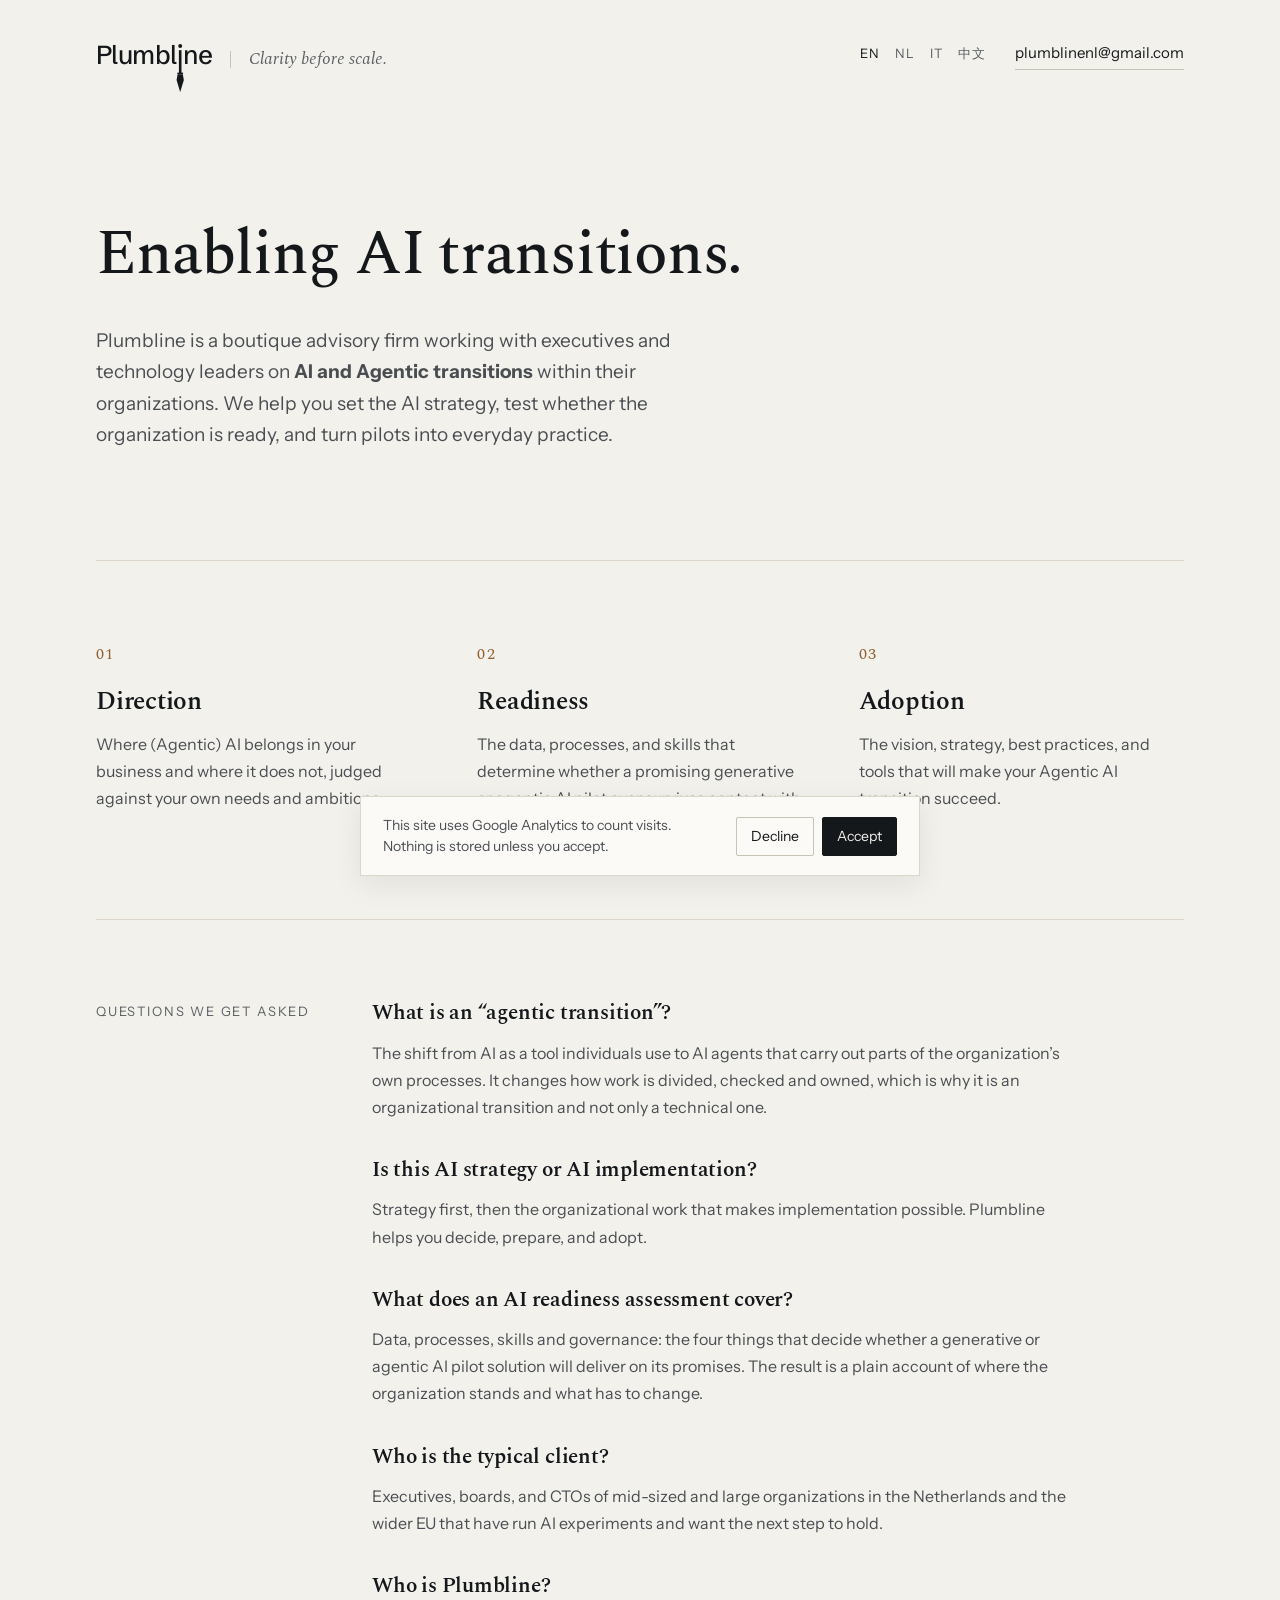
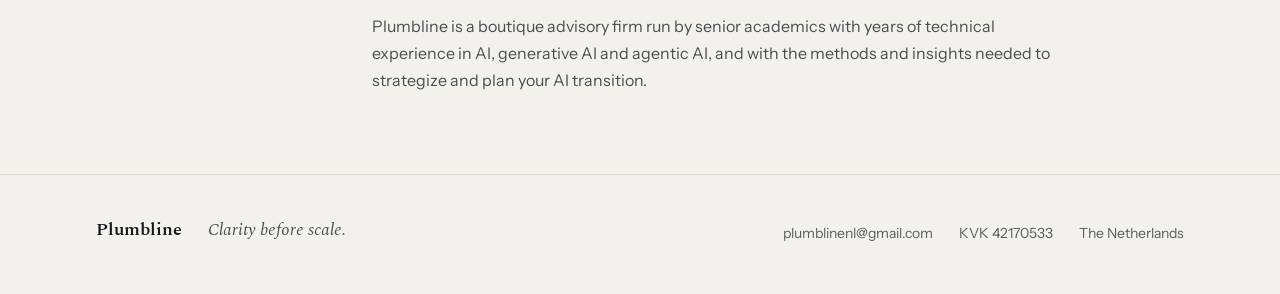
==== commit ed71238b: "Italian and Chinese versions; generate all languages from one template Co-Authored-By: Claude Fable " ====
--- a/index.html
+++ b/index.html
@@ -8,12 +8,14 @@
   <link rel="canonical" href="https://plumbline.nl/">
   <link rel="alternate" hreflang="en" href="https://plumbline.nl/">
   <link rel="alternate" hreflang="nl" href="https://plumbline.nl/nl/">
+  <link rel="alternate" hreflang="it" href="https://plumbline.nl/it/">
+  <link rel="alternate" hreflang="zh-Hans" href="https://plumbline.nl/zh/">
   <link rel="alternate" hreflang="x-default" href="https://plumbline.nl/">
   <link rel="icon" href="/favicon.svg" type="image/svg+xml">
 
   <meta property="og:type" content="website">
   <meta property="og:site_name" content="Plumbline">
-  <meta property="og:title" content="Plumbline — Enabling AI transitions">
+  <meta property="og:title" content="Plumbline — Enabling AI transitions.">
   <meta property="og:description" content="A boutique advisory firm working with executives and technology leaders on AI and Agentic transitions within their organizations.">
   <meta property="og:url" content="https://plumbline.nl/">
   <meta property="og:image" content="https://plumbline.nl/og-image.png">
@@ -21,7 +23,7 @@
   <meta property="og:image:height" content="630">
   <meta property="og:locale" content="en_GB">
   <meta name="twitter:card" content="summary_large_image">
-  <meta name="twitter:title" content="Plumbline — Enabling AI transitions">
+  <meta name="twitter:title" content="Plumbline — Enabling AI transitions.">
   <meta name="twitter:description" content="A boutique advisory firm working with executives and technology leaders on AI and Agentic transitions within their organizations.">
   <meta name="twitter:image" content="https://plumbline.nl/og-image.png">
 
@@ -39,7 +41,7 @@
     "address": { "@type": "PostalAddress", "addressCountry": "NL" },
     "identifier": { "@type": "PropertyValue", "propertyID": "KVK", "value": "42170533" },
     "knowsAbout": ["AI adoption", "Agentic AI", "AI transition", "AI strategy", "Organizational readiness"],
-    "inLanguage": ["en", "nl"]
+    "inLanguage": ["en", "nl", "it", "zh"]
   }
   </script>
   <script type="application/ld+json">
@@ -125,7 +127,12 @@
     <span class="header-motto" lang="en" aria-hidden="true">Clarity before scale.</span>
     </div>
     <nav class="header-right">
-      <a class="lang" href="/nl/" lang="nl" hreflang="nl" aria-label="Nederlandse versie">NL</a>
+      <nav class="lang" aria-label="Language">
+        <span class="current" aria-current="page">EN</span>
+        <a href="/nl/" lang="nl" hreflang="nl" aria-label="Nederlandse versie">NL</a>
+        <a href="/it/" lang="it" hreflang="it" aria-label="Versione italiana">IT</a>
+        <a href="/zh/" lang="zh-Hans" hreflang="zh-Hans" aria-label="中文版">中文</a>
+      </nav>
       <a class="contact" href="mailto:plumblinenl@gmail.com">plumblinenl@gmail.com</a>
     </nav>
   </header>
--- a/style.css
+++ b/style.css
@@ -304,13 +304,10 @@
 /* Header right: language switch + contact */
 
 .header-right { display: flex; align-items: baseline; gap: 28px; }
-.lang {
-  font-size: 13px;
-  letter-spacing: 0.12em;
-  text-decoration: none;
-  color: var(--ink-3);
-}
-.lang:hover { color: var(--brass); }
+.lang { display: flex; gap: 14px; font-size: 13px; letter-spacing: 0.12em; }
+.lang a { text-decoration: none; color: var(--ink-3); }
+.lang a:hover { color: var(--brass); }
+.lang .current { color: var(--ink); }
 
 /* Questions */
 
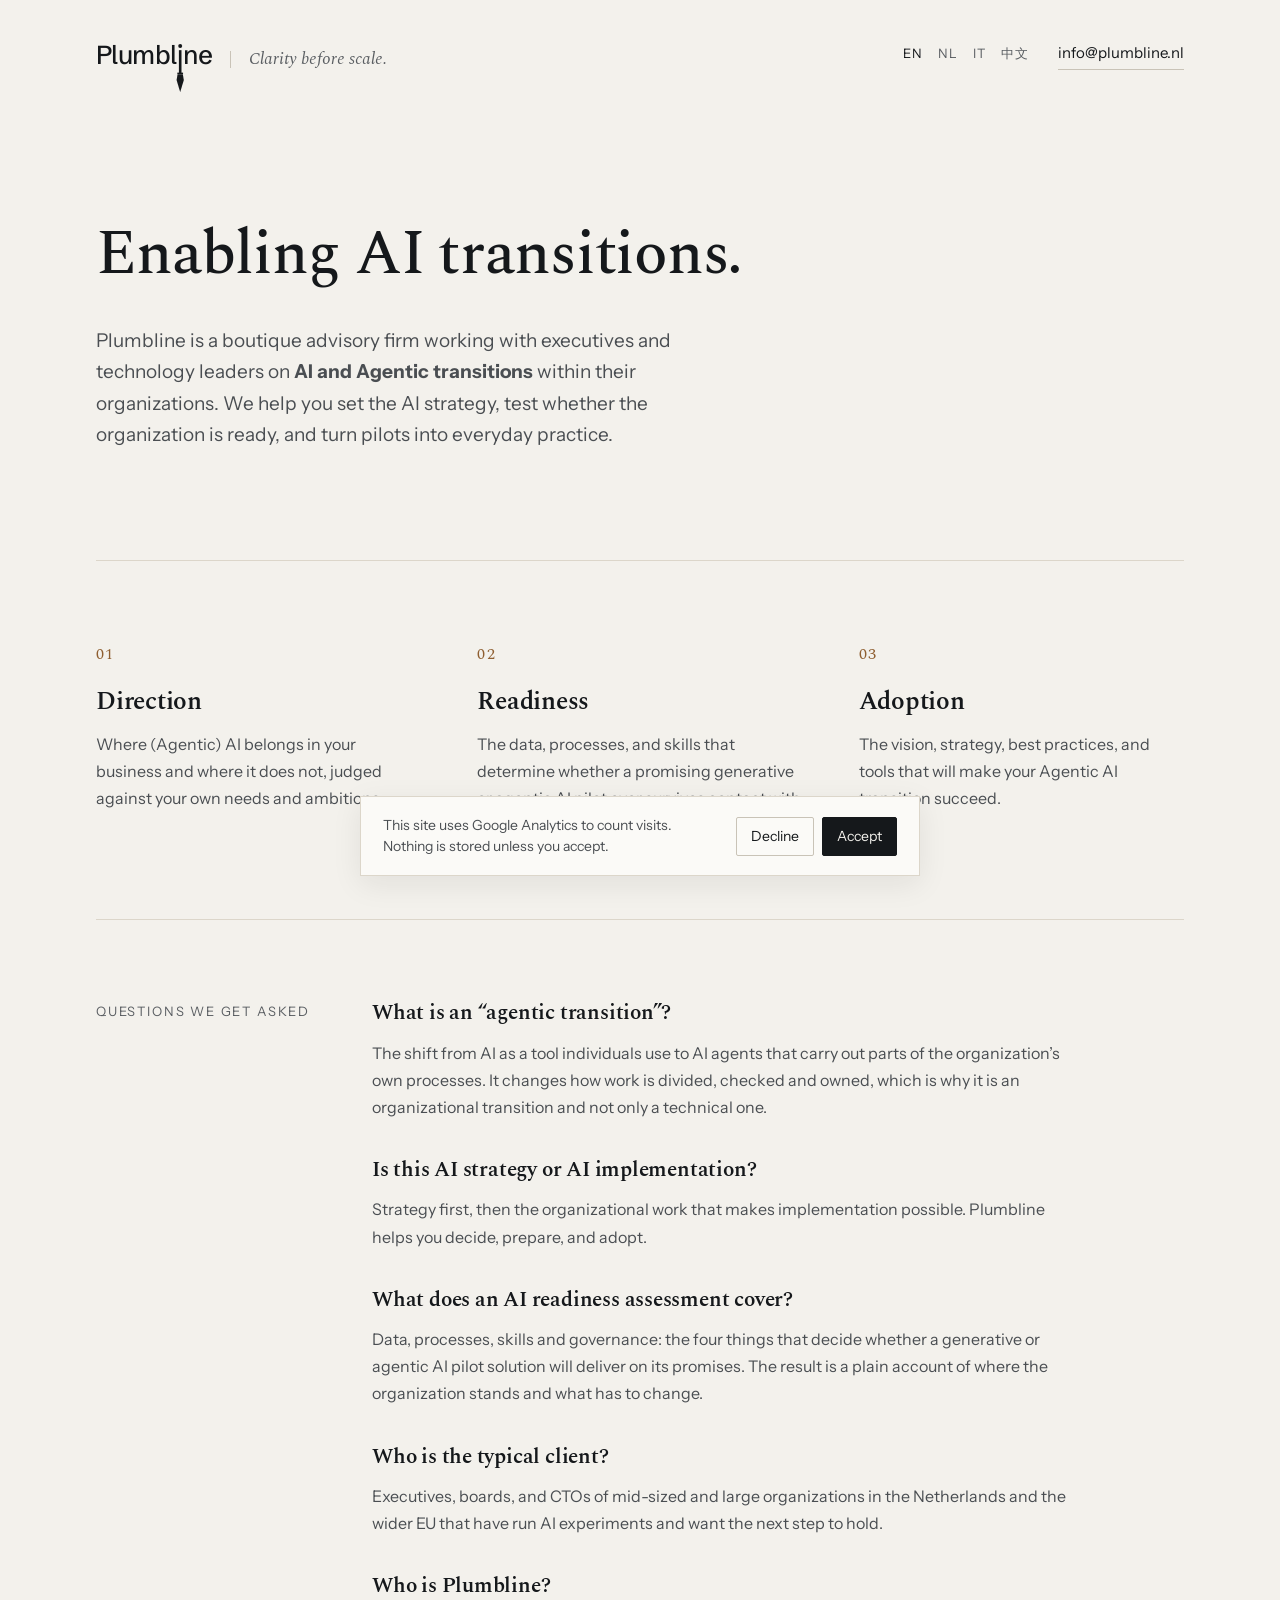
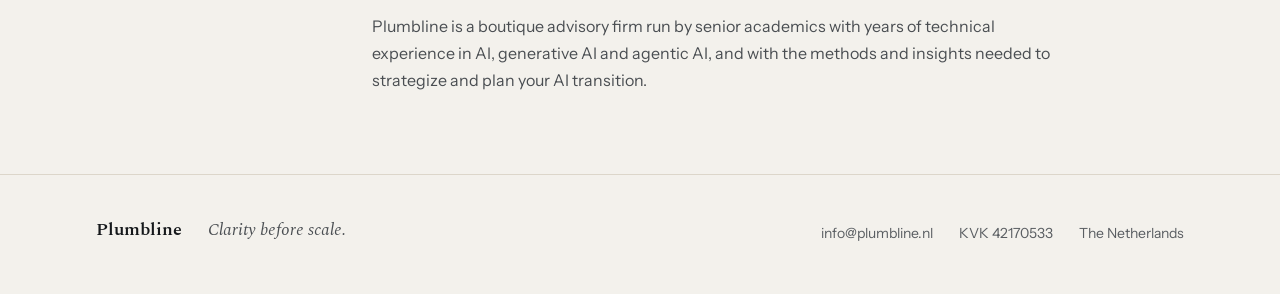
==== commit 040dfc49: "Contact email: info@plumbline.nl Co-Authored-By: Claude Fable 5.1 <noreply@anthropic.com> Claude-Ses" ====
--- a/index.html
+++ b/index.html
@@ -34,7 +34,7 @@
     "name": "Plumbline",
     "url": "https://plumbline.nl/",
     "logo": "https://plumbline.nl/og-image.png",
-    "email": "plumblinenl@gmail.com",
+    "email": "info@plumbline.nl",
     "description": "A boutique advisory firm working with executives and technology leaders on AI and Agentic transitions within their organizations.",
     "slogan": "Clarity before scale.",
     "areaServed": "NL",
@@ -133,7 +133,7 @@
         <a href="/it/" lang="it" hreflang="it" aria-label="Versione italiana">IT</a>
         <a href="/zh/" lang="zh-Hans" hreflang="zh-Hans" aria-label="中文版">中文</a>
       </nav>
-      <a class="contact" href="mailto:plumblinenl@gmail.com">plumblinenl@gmail.com</a>
+      <a class="contact" href="mailto:info@plumbline.nl">info@plumbline.nl</a>
     </nav>
   </header>
 
@@ -189,7 +189,7 @@
       <span class="motto">Clarity before scale.</span>
     </div>
     <div class="meta">
-      <a href="mailto:plumblinenl@gmail.com">plumblinenl@gmail.com</a>
+      <a href="mailto:info@plumbline.nl">info@plumbline.nl</a>
       <span>KVK 42170533</span>
       <span>The Netherlands</span>
     </div>
